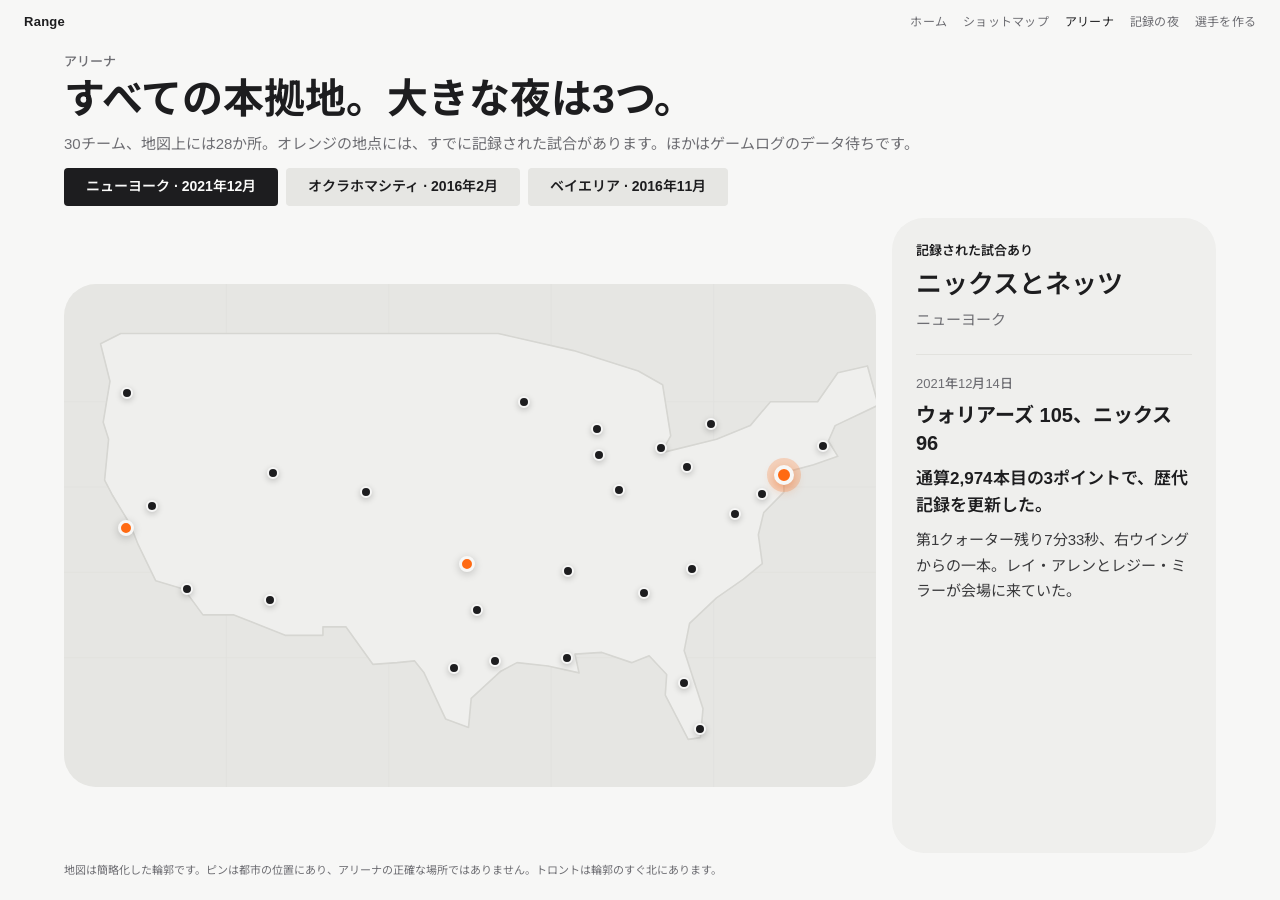
==== sportweb/arenas.html @ c3e123ac "Fit every page on one screen; split the player builder into steps Co-Authored-By: Claude Sonnet 5.5 " ====
<!doctype html>
<html lang="ja">
<head>
<meta charset="utf-8">
<meta name="viewport" content="width=device-width, initial-scale=1">
<title>アリーナ | Range</title>
<link rel="preconnect" href="https://fonts.googleapis.com">
<link rel="preconnect" href="https://fonts.gstatic.com" crossorigin>
<link href="https://fonts.googleapis.com/css2?family=Inter:wght@400;500;600;700&family=Noto+Sans+JP:wght@400;500;700&display=swap" rel="stylesheet">
<link rel="stylesheet" href="css/style.css">
<link rel="stylesheet" href="css/transition.css">
<link rel="stylesheet" href="css/arenas.css">
<link rel="stylesheet" href="css/fit.css">
</head>
<body class="p-arenas">
  <div class="page">
    <header class="site-header">
      <div class="header-inner">
        <a class="logo" href="index.html">Range</a>
        <nav class="main-nav" aria-label="Main">
          <a href="index.html">ホーム</a>
          <a href="shot-map.html">ショットマップ</a>
          <a href="arenas.html" aria-current="page">アリーナ</a>
          <a href="record-night.html">記録の夜</a>
          <a href="build-player.html">選手を作る</a>
        </nav>
      </div>
    </header>

    <main>
      <section class="section">
        <div class="container">
          <p class="eyebrow">アリーナ</p>
          <h2>すべての本拠地。大きな夜は3つ。</h2>
          <p class="lede">30チーム、地図上には28か所。オレンジの地点には、すでに記録された試合があります。ほかはゲームログのデータ待ちです。</p>

          <div class="arena-picks">
            <button class="pill" type="button" data-team="nyk">ニューヨーク · 2021年12月</button>
            <button class="pill" type="button" data-team="okc">オクラホマシティ · 2016年2月</button>
            <button class="pill" type="button" data-team="gsw">ベイエリア · 2016年11月</button>
          </div>

          <div class="arena-layout">
            <div class="us-map">
              <svg viewBox="0 0 1000 620" aria-hidden="true">
                <g class="us-grid"><path d="M0 145H1000M0 250H1000M0 355H1000M0 460H1000"/><path d="M200 0V620M400 0V620M600 0V620M800 0V620"/></g>
                <path class="us-outline" id="usOutline" d=""/>
              </svg>
              <div id="stops"></div>
            </div>

            <div class="arena-card">
              <div class="arena-tag" id="arenaTag"></div>
              <h3 id="arenaName"></h3>
              <p class="arena-where" id="arenaWhere"></p>
              <div class="arena-game" id="arenaGame">
                <span class="arena-date" id="arenaDate"></span>
                <span class="arena-result" id="arenaResult"></span>
                <span class="arena-line" id="arenaLine"></span>
                <span class="arena-note" id="arenaNote"></span>
              </div>
              <p class="arena-empty" id="arenaEmpty">この地点の試合は、まだ読み込まれていません。ゲームログが入りしだい、ここでの最高の一夜がこのカードに表示されます。</p>
            </div>
          </div>
          <p class="note arena-footnote">地図は簡略化した輪郭です。ピンは都市の位置にあり、アリーナの正確な場所ではありません。トロントは輪郭のすぐ北にあります。</p>
        </div>
      </section>
    </main>
  </div>

<script src="js/arenas.js"></script>
<script src="js/animation.js"></script>
</body>
</html>
---- sportweb/css/style.css ----
/* ==========================================================
   Range: shared styles (used by every page)
   1. Tokens  2. Base  3. Layout  4. Header  5. Buttons
   6. Cards   7. Footer  8. Page-load animation
   ========================================================== */

/* 1. Tokens ------------------------------------------------ */
:root {
  --bg: #f7f7f6;
  --card: #efefed;
  --card-2: #e6e6e3;
  --line: #e2e2de;
  --text: #1d1d1f;
  --soft: #3a3a3c;
  --muted: #6e6e73;
  --accent: #1d1d1f;      /* ink: buttons, active links, highlights */
  --on-accent: #fafaf9;
  --ball: #ff6a13;        /* basketball orange: dots, hoop, ball */
  --good: #1f9d55;
  --display: 'Helvetica Neue', Helvetica, Inter, 'Noto Sans JP', 'Hiragino Sans', 'Hiragino Kaku Gothic ProN', Meiryo, Arial, sans-serif;
  --body: 'Helvetica Neue', Helvetica, Inter, 'Noto Sans JP', 'Hiragino Sans', 'Hiragino Kaku Gothic ProN', Meiryo, Arial, sans-serif;
}

/* Record night uses the same light theme */
.theme-record { --bg: #ffffff; }

/* 2. Base -------------------------------------------------- */
*,
*::before,
*::after { box-sizing: border-box; }

body {
  margin: 0;
  background: var(--bg);
  color: var(--text);
  font-family: var(--body);
  line-height: 1.4;
  -webkit-font-smoothing: antialiased;
}

a { color: inherit; text-decoration: none; }
button { font: inherit; color: inherit; cursor: pointer; }
p { margin: 0; }

h1, h2, h3 {
  margin: 0;
  font-family: var(--display);
  font-weight: 600;
  letter-spacing: -0.045em;
  line-height: 0.95;
  text-wrap: pretty;
}
h2 { font-size: clamp(40px, 6vw, 88px); }
h3 { font-size: 24px; letter-spacing: -0.02em; }
h4 { margin: 0; font-size: 20px; font-weight: 700; letter-spacing: -0.02em; }

input, textarea { color-scheme: light; font: inherit; }

/* 3. Layout ------------------------------------------------ */
.page { display: flex; flex-direction: column; min-height: 100vh; background: var(--bg); }
.page > main { flex: 1 1 auto; }

.container { max-width: 1200px; margin: 0 auto; padding: 0 24px; }
.section { padding-top: 56px; padding-bottom: 64px; }

.eyebrow { margin-bottom: 14px; font-size: 13px; font-weight: 500; color: var(--muted); }
.lede { margin-top: 20px; max-width: 620px; font-size: 17px; line-height: 1.45; color: var(--muted); }
.note { font-size: 13px; line-height: 1.5; color: var(--muted); }
.display-num {
  font-family: var(--display);
  font-weight: 600;
  letter-spacing: -0.045em;
  line-height: 1;
}

/* 4. Header ------------------------------------------------ */
.site-header { position: sticky; top: 0; z-index: 20; background: var(--bg); }
.header-inner {
  display: grid;
  grid-template-columns: 1fr auto 1fr;
  align-items: center;
  gap: 4px 24px;
  padding: 12px 20px;
}
.logo { justify-self: start; font-size: 13px; font-weight: 700; letter-spacing: -0.01em; }
.main-nav { grid-column: 3; justify-self: end; display: flex; flex-wrap: wrap; justify-content: flex-end; gap: 4px 16px; }
.main-nav a { padding: 4px 0; font-size: 12px; color: var(--muted); transition: color 160ms ease; }
.main-nav a:hover,
.main-nav a[aria-current='page'] { color: var(--text); }
@media (max-width: 700px) {
  .header-inner { grid-template-columns: 1fr auto; }
  .main-nav { grid-column: 1 / -1; justify-self: start; justify-content: flex-start; }
}

/* 5. Buttons ----------------------------------------------- */
.btn {
  display: inline-flex;
  align-items: center;
  justify-content: center;
  gap: 8px;
  min-height: 44px;
  padding: 0 20px;
  border: 0;
  border-radius: 4px;
  font-size: 14px;
  font-weight: 500;
}
.btn--primary { background: var(--accent); color: var(--on-accent); }
.btn--large { min-height: 48px; padding: 0 24px; font-size: 15px; }
.btn--link { padding: 0; background: transparent; color: var(--accent); }

/* Round filter buttons (arena highlights, compare tabs) */
.pill {
  min-height: 48px;
  padding: 0 22px;
  border: 0;
  border-radius: 4px;
  background: var(--card-2);
  color: var(--text);
  font-size: 15px;
  font-weight: 600;
  transition: background 240ms ease, color 240ms ease;
}
.pill.is-active { background: var(--accent); color: var(--on-accent); }

/* 6. Cards ------------------------------------------------- */
.card { padding: clamp(20px, 4vw, 44px); border-radius: 6px; background: var(--card); }
.card--soft { background: var(--card-2); }
.card + .card { margin-top: 16px; }

/* 8. Page-load animation (after the ball lands in the basket) */
@keyframes arrive {
  from { opacity: 0; transform: translateY(28px); }
  to { opacity: 1; transform: translateY(0); }
}
.page.arrive { animation: arrive 500ms cubic-bezier(0.2, 0.8, 0.2, 1) both; }

@media (prefers-reduced-motion: reduce) {
  .page.arrive { animation: none; }
}

/* 9. Japanese text -------------------------------------------
   Tight Latin letter-spacing and line-height crush kana and kanji,
   so headings and labels get roomier values. */
body { line-break: strict; overflow-wrap: anywhere; }
h2 { font-size: clamp(30px, 5vw, 68px); line-height: 1.2; letter-spacing: 0; font-weight: 700; }
h3 { line-height: 1.3; letter-spacing: 0; }
h4 { line-height: 1.4; letter-spacing: 0; }
.lede { line-height: 1.8; }
.note { line-height: 1.7; }
.logo, .main-nav a { letter-spacing: 0.02em; }
.main-nav a { white-space: nowrap; }
@media (max-width: 700px) {
  .main-nav { gap: 4px 14px; }
  .main-nav a { font-size: 12px; }
}
---- sportweb/css/transition.css ----
/* ==========================================================
   Page-change animation: the page is crushed into a ball and
   thrown into a basket. animation.js adds the wrapper elements
   and sets the inline transforms; these rules are the base look.
   ========================================================== */

/* .fly moves the whole ball, .shape rotates / scales / clips the page */
.fly { position: relative; z-index: 40; }
.fly.is-moving { position: fixed; left: 0; top: 0; width: 100vw; height: 100vh; }

.shape { position: relative; min-height: 100vh; background: var(--bg); }
.fly.is-moving .shape { height: 100vh; overflow: hidden; }

/* Fold lines and shading that fade in while the page crumples */
.creases {
  position: absolute;
  inset: 0;
  z-index: 5;
  pointer-events: none;
  opacity: 0;
}
.creases svg { position: absolute; inset: 0; width: 100%; height: 100%; }
.creases .sheen {
  position: absolute;
  inset: 0;
  background:
    radial-gradient(ellipse at 36% 30%, rgba(255, 255, 255, 0.28), rgba(255, 255, 255, 0) 42%),
    radial-gradient(ellipse at 68% 76%, rgba(0, 0, 0, 0.5), rgba(0, 0, 0, 0) 62%);
}

/* The basket: back half sits behind the ball, net sits in front */
.basket {
  position: fixed;
  left: 50%;
  bottom: 20px;
  width: 300px;
  height: 275px;
  margin-left: -150px;
  pointer-events: none;
  visibility: hidden;
  opacity: 0;
  transition: opacity 260ms ease, visibility 0s linear 260ms;
}
.basket.is-visible { visibility: visible; opacity: 1; transition: opacity 260ms ease, visibility 0s; }
.basket--back { z-index: 30; }
.basket--front { z-index: 50; }
.basket svg { display: block; width: 300px; height: 275px; }
.basket-net { width: 300px; height: 275px; transform-origin: 50% 54%; }
---- sportweb/css/arenas.css ----
/* Arenas page */

.arena-picks { display: flex; flex-wrap: wrap; gap: 10px; margin-top: 40px; }
.arena-layout { display: flex; flex-wrap: wrap; gap: 16px; margin-top: 20px; }

/* the map */
.us-map {
  position: relative;
  flex: 3 1 560px;
  min-width: 0;
  aspect-ratio: 1000 / 620;
  border-radius: 32px;
  overflow: hidden;
  background: var(--card-2);
}
.us-map > svg { position: absolute; inset: 0; width: 100%; height: 100%; }
.us-outline { fill: var(--card); stroke: #d6d6d2; stroke-width: 2; stroke-linejoin: round; }
.us-grid { fill: none; stroke: var(--line); stroke-width: 1; }

.stop {
  position: absolute;
  z-index: 1;
  display: flex; align-items: center; justify-content: center;
  width: 34px; height: 34px; margin: -17px 0 0 -17px; padding: 0;
  border: 0; background: transparent;
}
.stop::before { content: ''; border-radius: 50%; }
.stop--plain::before { width: 12px; height: 12px; background: var(--text); border: 2.5px solid var(--bg); box-shadow: 0 2px 6px rgba(0, 0, 0, 0.2); }
.stop--game { z-index: 2; }
.stop--game::before { width: 16px; height: 16px; background: var(--ball); border: 3px solid var(--bg); box-shadow: 0 2px 8px rgba(0, 0, 0, 0.2); }
.stop.is-selected { z-index: 3; background: rgba(255, 106, 19, 0.22); border-radius: 50%; }
.stop.is-selected::before { width: 20px; height: 20px; background: var(--ball); border: 4px solid var(--bg); box-shadow: 0 4px 12px rgba(234, 88, 12, 0.45); }

/* the detail card */
.arena-card { flex: 1 1 300px; min-width: 0; align-self: flex-start; display: flex; flex-direction: column; gap: 8px; padding: 28px; border-radius: 32px; background: var(--card); }
.arena-tag { font-size: 13px; font-weight: 600; color: var(--accent); }
.arena-card h3 { font-size: 30px; line-height: 1.25; }
.arena-where { font-size: 15px; color: var(--muted); }
.arena-game { display: flex; flex-direction: column; gap: 8px; margin-top: 16px; padding-top: 20px; border-top: 1px solid var(--line); }
.arena-date { font-size: 13px; font-weight: 500; color: var(--muted); }
.arena-result { font-size: 20px; line-height: 1.4; font-weight: 700; letter-spacing: 0; }
.arena-line { font-size: 17px; line-height: 1.6; font-weight: 600; }
.arena-note { font-size: 15px; line-height: 1.7; color: var(--soft); }
.arena-empty { margin-top: 16px; padding-top: 20px; border-top: 1px solid var(--line); font-size: 15px; line-height: 1.7; color: var(--soft); }
.arena-footnote { margin-top: 16px; }
[hidden] { display: none !important; }
---- sportweb/css/fit.css ----
/* ==========================================================
   Fit to one screen
   On laptop and desktop screens every page fits the window, so
   nothing needs scrolling. On small screens the pages scroll
   normally. The player builder shows one step at a time.
   ========================================================== */

/* step tabs of the player builder (all screen sizes) */
.steps-nav { display: flex; flex-wrap: wrap; align-items: center; justify-content: space-between; gap: 10px 16px; margin-top: 20px; }
.steps-tabs { display: flex; flex-wrap: wrap; gap: 6px; }
.step-tab, .step-move {
  min-height: 40px; padding: 0 16px; border: 0; border-radius: 4px;
  background: var(--card-2); color: var(--text); font-size: 14px; font-weight: 600;
  transition: background 200ms ease, color 200ms ease;
}
.step-tab.is-active, .step-move--next { background: var(--accent); color: var(--on-accent); }
.step-move[disabled] { opacity: 0.35; cursor: default; }
.steps-move { display: flex; gap: 6px; }
.steps { margin-top: 16px; }
.steps > .card[hidden] { display: none; }
.steps > .card + .card { margin-top: 0; }

@media (min-width: 960px) and (min-height: 640px) {
  html, body { height: 100%; }
  .page { height: 100dvh; min-height: 0; overflow: hidden; }
  .header-inner { padding: 10px 24px; }
  .page > main { flex: 1 1 0; min-height: 0; display: flex; flex-direction: column; }
  .section { flex: 1 1 0; min-height: 0; display: flex; padding-top: 8px; padding-bottom: 20px; }
  .container { flex: 1 1 auto; min-height: 0; display: flex; flex-direction: column; width: 100%; padding: 0 24px; }
  .eyebrow { margin-bottom: 4px; }
  h2 { font-size: clamp(26px, 3.2vw, 42px); }
  .lede { margin-top: 8px; max-width: 1100px; font-size: 15px; line-height: 1.6; }

  /* home */
  .home { flex: 1 1 0; min-height: 0; padding: 16px 24px 36px; }

  /* shot map */
  .p-shot .shot-panel { flex: 1 1 0; min-height: 0; margin-top: 12px; flex-wrap: nowrap; align-items: stretch; gap: 32px; padding: 20px 32px; }
  .p-shot .shot-info { flex: 1 1 0; min-width: 0; justify-content: center; gap: 12px; }
  .p-shot .shot-season { font-size: clamp(48px, 6vw, 84px); }
  .p-shot .shot-caption { font-size: 16px; line-height: 1.6; }
  .p-shot .stat-grid { gap: 12px 20px; margin: 0; }
  .p-shot .stat-grid dd { font-size: 26px; }
  .p-shot .court-wrap { flex: 1 1 0; min-width: 0; min-height: 0; gap: 8px; }
  .p-shot .court { flex: 1 1 0; min-height: 0; width: auto; max-width: 100%; }
  .p-shot .court-wrap .note { font-size: 11px; line-height: 1.5; }
  .p-shot .btn--large { min-height: 42px; }
  .p-shot .season-chart { flex: 0 0 auto; margin-top: 12px; padding: 14px 24px 12px; }
  .p-shot .season-chart-head h3 { font-size: 18px; }
  .p-shot .bars { margin-top: 10px; gap: 6px; }
  .p-shot .bar { height: 72px; }
  .p-shot .season-chart .note { margin-top: 6px; font-size: 11px; }

  /* arenas */
  .p-arenas .arena-picks { margin-top: 12px; gap: 8px; }
  .p-arenas .pill { min-height: 38px; font-size: 14px; }
  .p-arenas .arena-layout { flex: 1 1 0; min-height: 0; flex-wrap: nowrap; margin-top: 12px; align-items: stretch; }
  .p-arenas .us-map { flex: 0 0 auto; align-self: center; width: min(calc(100% - 340px), calc((100dvh - 290px) * 1.613)); }
  .p-arenas .arena-card { flex: 1 1 300px; align-self: stretch; padding: 24px; overflow: auto; }
  .p-arenas .arena-card h3 { font-size: 26px; }
  .p-arenas .arena-footnote { margin-top: 8px; font-size: 11px; }

  /* record night */
  .record { padding-bottom: 0; }
  .p-record .record-layout { flex: 1 1 0; min-height: 0; flex-wrap: nowrap; align-items: stretch; gap: 32px; margin-top: 12px; }
  .p-record .story-steps { flex: 1 1 0; min-width: 0; justify-content: center; gap: 6px; }
  .p-record .story-step { padding: 14px 20px; gap: 4px; }
  .p-record .story-title { font-size: 20px; }
  .p-record .story-body { font-size: 14px; line-height: 1.6; }
  .p-record .story-board { flex: 1 1 0; min-width: 0; min-height: 0; gap: 12px; padding: 20px 24px; align-items: stretch; }
  .p-record .story-count { font-size: clamp(44px, 5vw, 72px); }
  .p-record .story-court { flex: 1 1 0; min-height: 0; width: auto; align-self: center; max-width: 100%; }
  .p-record .story-foot { font-size: 13px; line-height: 1.5; text-align: center; }

  /* player builder */
  .p-player .steps-nav { margin-top: 10px; }
  .p-player .steps { flex: 1 1 0; min-height: 0; margin-top: 12px; }
  .p-player .steps > .card { height: 100%; overflow: auto; padding: 24px 32px; }
  .p-player .sliders { display: grid; grid-template-columns: repeat(4, minmax(0, 1fr)); gap: 24px 36px; margin-top: 28px; }
  .p-player .pool { display: grid; grid-template-columns: repeat(5, minmax(0, 1fr)); gap: 10px; }
  .p-player .player-btn { min-width: 0; }
  .p-player .card--result { display: grid; grid-template-columns: 320px minmax(0, 1fr) 230px; grid-template-rows: auto auto minmax(0, 1fr); gap: 0 32px; }
  .p-player .card--result > h3, .p-player .card--result > .result-line { grid-column: 1 / -1; }
  .p-player .card--result .result-body { display: contents; }
  .p-player .card--result .radar-box { grid-column: 1; grid-row: 3; max-width: none; align-self: start; margin-top: 12px; }
  .p-player .card--result .radar-box svg { max-height: calc(100dvh - 400px); }
  .p-player .card--result .compare-rows { grid-column: 2; grid-row: 3; align-self: start; margin-top: 4px; }
  .p-player .card--result .compare-rows { display: grid; grid-template-columns: repeat(2, minmax(0, 1fr)); gap: 0 28px; }
  .p-player .card--result .compare-row { padding: 9px 0; }
  .p-player .card--result .compare-nums { width: 96px; font-size: 12px; }
  .p-player .card--result .compare-label { font-size: 14px; }
  .p-player .card--result .matches-wrap { grid-column: 3; grid-row: 3; align-self: start; margin-top: 12px; padding: 0 0 0 28px; border-top: 0; border-left: 1px solid var(--line); }
  .p-player .card--result .matches-wrap h4 { margin-top: 0; font-size: 17px; }
  .p-player .card--result .matches { flex-direction: column; margin-top: 12px; }
  .p-player .card--result .match { flex: 0 0 auto; padding: 14px 18px; border-radius: 6px; }
  .p-player .card--result .match-pct { font-size: 34px; }
  .p-player .card--result .match-hint { display: none; }
  .p-player .player-file .facts { display: grid; grid-template-columns: repeat(2, minmax(0, 1fr)); gap: 20px 40px; }
  .p-player .plan-cols { display: grid; grid-template-columns: minmax(0, 5fr) minmax(0, 7fr); gap: 32px; margin-top: 4px; }
  .p-player .plan-fields { flex-direction: column; margin-top: 16px; gap: 16px; }
  .p-player .plan-fields .field { flex: 0 0 auto; }
  .p-player .card--plan h4 { margin-top: 0; }
  .p-player .focus-list { display: grid; grid-template-columns: repeat(3, minmax(0, 1fr)); gap: 10px; margin-top: 10px; }
  .p-player .focus { flex: 0 0 auto; padding: 14px 18px; gap: 4px; border-radius: 6px; }
  .p-player .focus-tip { font-size: 13px; line-height: 1.6; }
  .p-player .plan-fields textarea { padding: 10px 14px; }
  .p-player .plan-note { font-size: 12px; margin-top: 4px; }
  .p-player .plan-scroll { margin-top: 8px; }
  .p-player .card--plan #planBlock h4 { margin-top: 16px; font-size: 17px; }
  .p-player .plan-table { min-width: 0; }
  .p-player .plan-table td { padding: 8px 8px 8px 0; }
  .p-player .words { margin-top: 16px; padding: 16px 20px; }
}

/* laptop windows up to 940px tall: tighten the player builder */
@media (min-width: 960px) and (min-height: 640px) and (max-height: 940px) {
  .p-player .lede { display: none; }
  .p-player .steps-nav { margin-top: 8px; }
  .p-player .steps > .card { padding: 18px 28px; }
  .p-player .card--result .result-line { margin-top: 4px; font-size: 14px; }
  .p-player .card--result .radar-box { margin-top: 4px; }
  .p-player .card--result .radar-box svg { max-height: calc(100dvh - 330px); }
  .p-player .card--result .radar-box .note { display: none; }
  .p-player .card--result .compare-row { padding: 5px 0; }
  .p-player .card--result .compare-body { margin-top: 4px; }
  .p-player .card--result .match { padding: 10px 16px; }
  .p-player .card--result .match-pct { font-size: 28px; }
  .p-player .result-line { font-size: 14px; }
  .p-player .focus { padding: 10px 14px; }
  .p-player .focus-tip { font-size: 12px; line-height: 1.5; }
  .p-player .plan-table td { padding: 5px 8px 5px 0; font-size: 14px; }
  .p-player .plan-table th { padding: 6px 8px 6px 0; }
  .p-player .plan-note { display: none; }
  .p-player .keyword { margin-top: 10px; padding: 12px 16px; }
  .p-player .keyword p { font-size: 14px; }
  .p-player .words { margin-top: 10px; padding: 12px 16px; }
  .p-player .words p { font-size: 14px; }
  .p-player .plan-fields { margin-top: 10px; gap: 10px; }
  .p-player .card--plan #planBlock h4 { margin-top: 10px; }
}

/* shorter laptop windows: tighten a little more */
@media (min-width: 960px) and (min-height: 640px) and (max-height: 780px) {
  .p-shot .shot-caption { display: none; }
  .p-shot .bar { height: 56px; }
  .p-shot .season-chart .note { display: none; }
  .p-record .story-body { font-size: 13px; }
  .p-arenas .arena-note { font-size: 14px; }
}

@media (min-width: 960px) and (min-height: 640px) and (max-height: 760px) {
  .p-player .card--result .result-line { display: none; }
  .p-player .card--result .compare-row { padding: 3px 0; }
  .p-player .card--result .radar-box svg { max-height: calc(100dvh - 300px); }
  .p-player h2 { font-size: 26px; }
  .p-player .steps > .card { padding: 14px 24px; }
  .p-player .focus-tip { display: none; }
}
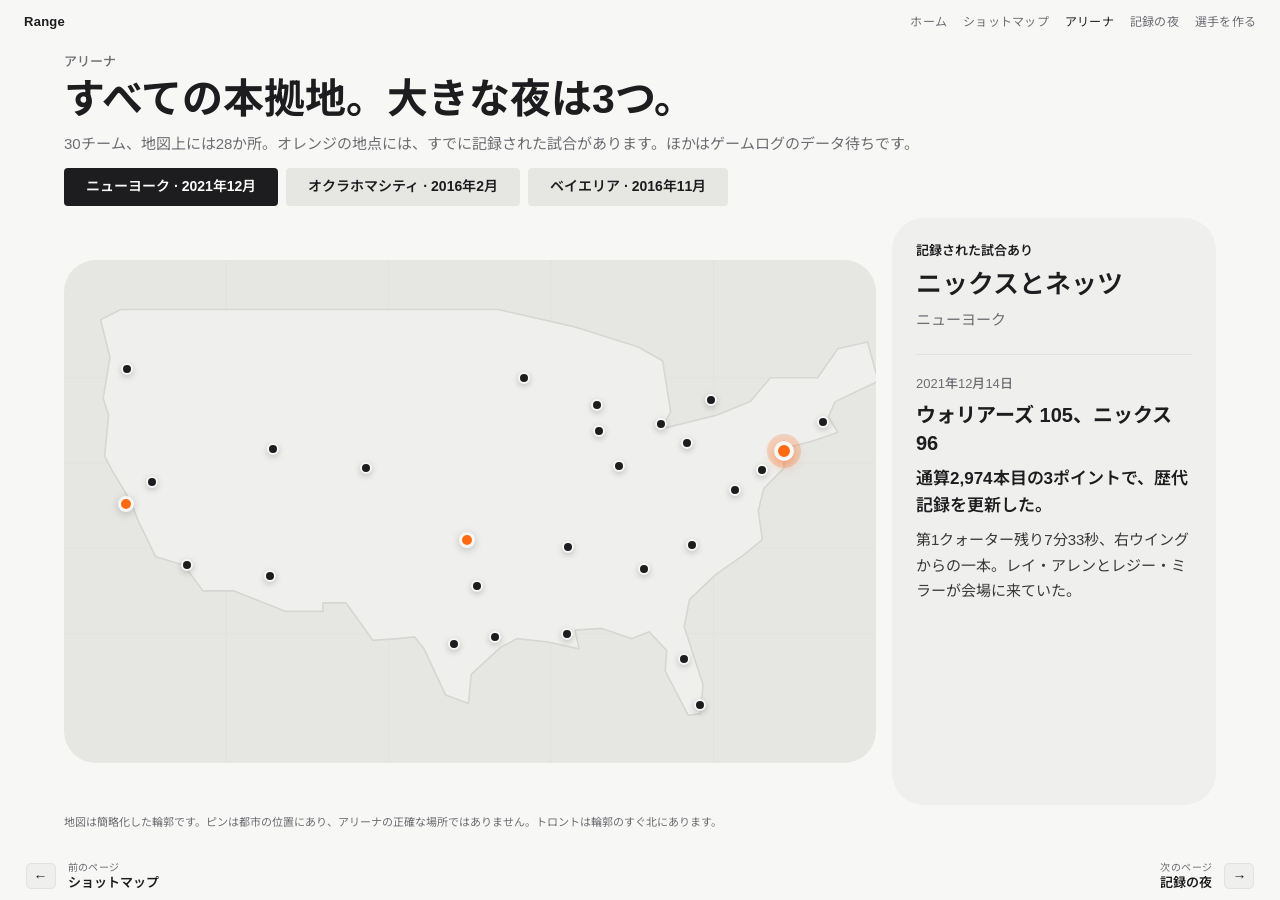
==== commit f7520bed: "Add arrow-key page navigation with bottom-corner previews Co-Authored-By: Claude Sonnet 5.5 <noreply" ====
--- a/sportweb/arenas.html
+++ b/sportweb/arenas.html
@@ -69,6 +69,7 @@
   </div>
 
 <script src="js/arenas.js"></script>
+<script src="js/pager.js"></script>
 <script src="js/animation.js"></script>
 </body>
 </html>
--- a/sportweb/css/style.css
+++ b/sportweb/css/style.css
@@ -154,3 +154,24 @@
   .main-nav { gap: 4px 14px; }
   .main-nav a { font-size: 12px; }
 }
+
+/* 10. Page pager (arrow keys) -------------------------------
+   A strip along the bottom shows where Arrow Left and Arrow Right go. */
+.page { padding-bottom: 48px; }
+.pager {
+  position: fixed; left: 0; right: 0; bottom: 0; z-index: 15;
+  display: flex; align-items: center; justify-content: space-between; gap: 16px;
+  height: 48px; padding: 0 clamp(14px, 2vw, 28px);
+  background: var(--bg);
+}
+.pager-link { display: inline-flex; align-items: center; gap: 12px; color: var(--muted); transition: color 160ms ease; }
+.pager-link:hover, .pager-link:focus-visible { color: var(--text); }
+.pager-text { display: flex; flex-direction: column; gap: 1px; line-height: 1.2; }
+.pager-next .pager-text { align-items: flex-end; text-align: right; }
+.pager-hint { font-size: 10px; letter-spacing: 0.04em; }
+.pager-name { font-size: 13px; font-weight: 600; color: var(--text); }
+.pager-key {
+  display: inline-flex; align-items: center; justify-content: center;
+  width: 30px; height: 26px; border: 1px solid var(--line); border-radius: 5px;
+  background: var(--card); color: var(--text); font-size: 14px; line-height: 1;
+}
--- a/sportweb/css/fit.css
+++ b/sportweb/css/fit.css
@@ -30,9 +30,6 @@
   .eyebrow { margin-bottom: 4px; }
   h2 { font-size: clamp(26px, 3.2vw, 42px); }
   .lede { margin-top: 8px; max-width: 1100px; font-size: 15px; line-height: 1.6; }
-
-  /* home */
-  .home { flex: 1 1 0; min-height: 0; padding: 16px 24px 36px; }
 
   /* shot map */
   .p-shot .shot-panel { flex: 1 1 0; min-height: 0; margin-top: 12px; flex-wrap: nowrap; align-items: stretch; gap: 32px; padding: 20px 32px; }
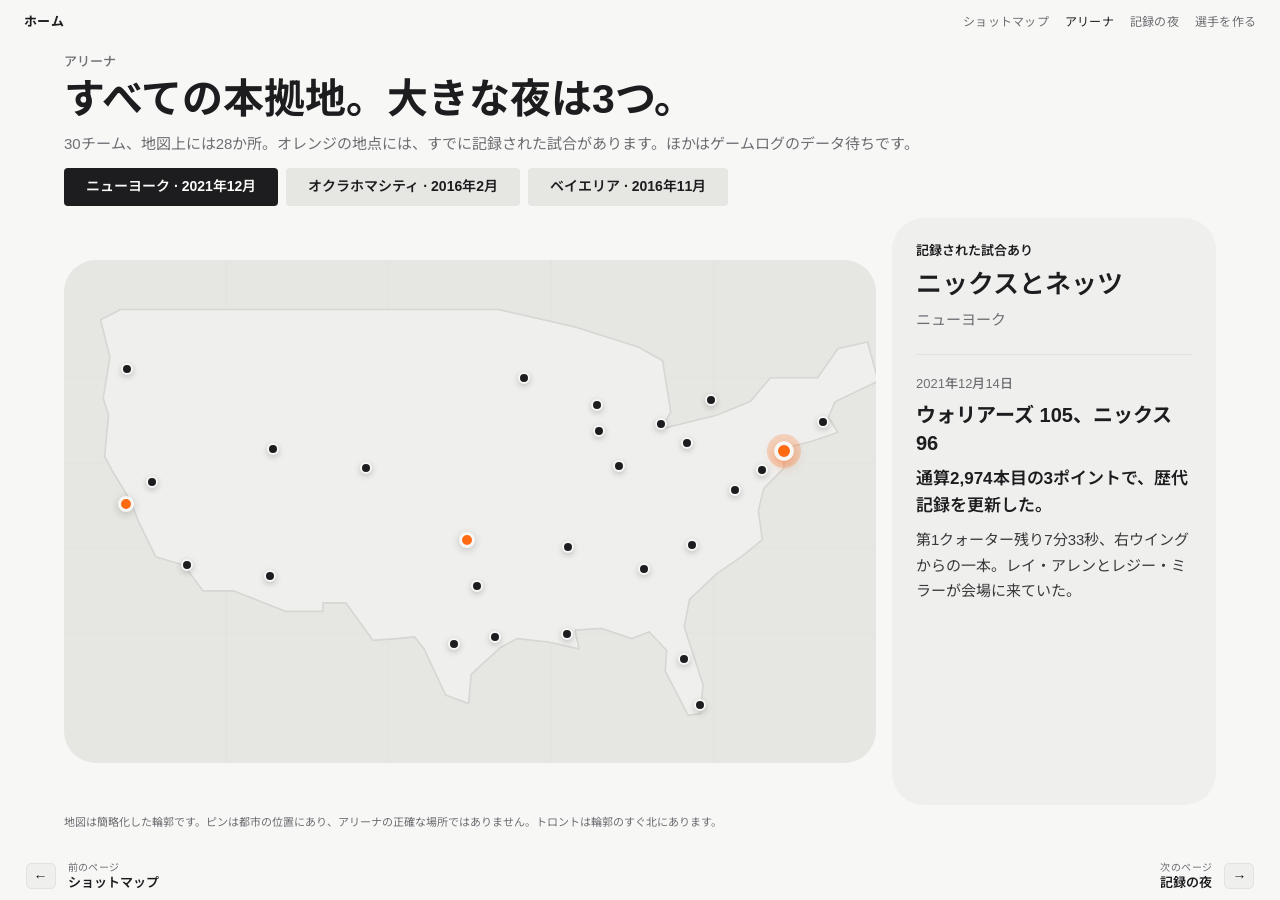
==== commit d8a8234e: "Use ホーム as the logo on every page (matches local edit) Co-Authored-By: Claude Sonnet 5.5 <noreply@an" ====
--- a/sportweb/arenas.html
+++ b/sportweb/arenas.html
@@ -16,9 +16,8 @@
   <div class="page">
     <header class="site-header">
       <div class="header-inner">
-        <a class="logo" href="index.html">Range</a>
+        <a class="logo" href="index.html">ホーム</a>
         <nav class="main-nav" aria-label="Main">
-          <a href="index.html">ホーム</a>
           <a href="shot-map.html">ショットマップ</a>
           <a href="arenas.html" aria-current="page">アリーナ</a>
           <a href="record-night.html">記録の夜</a>
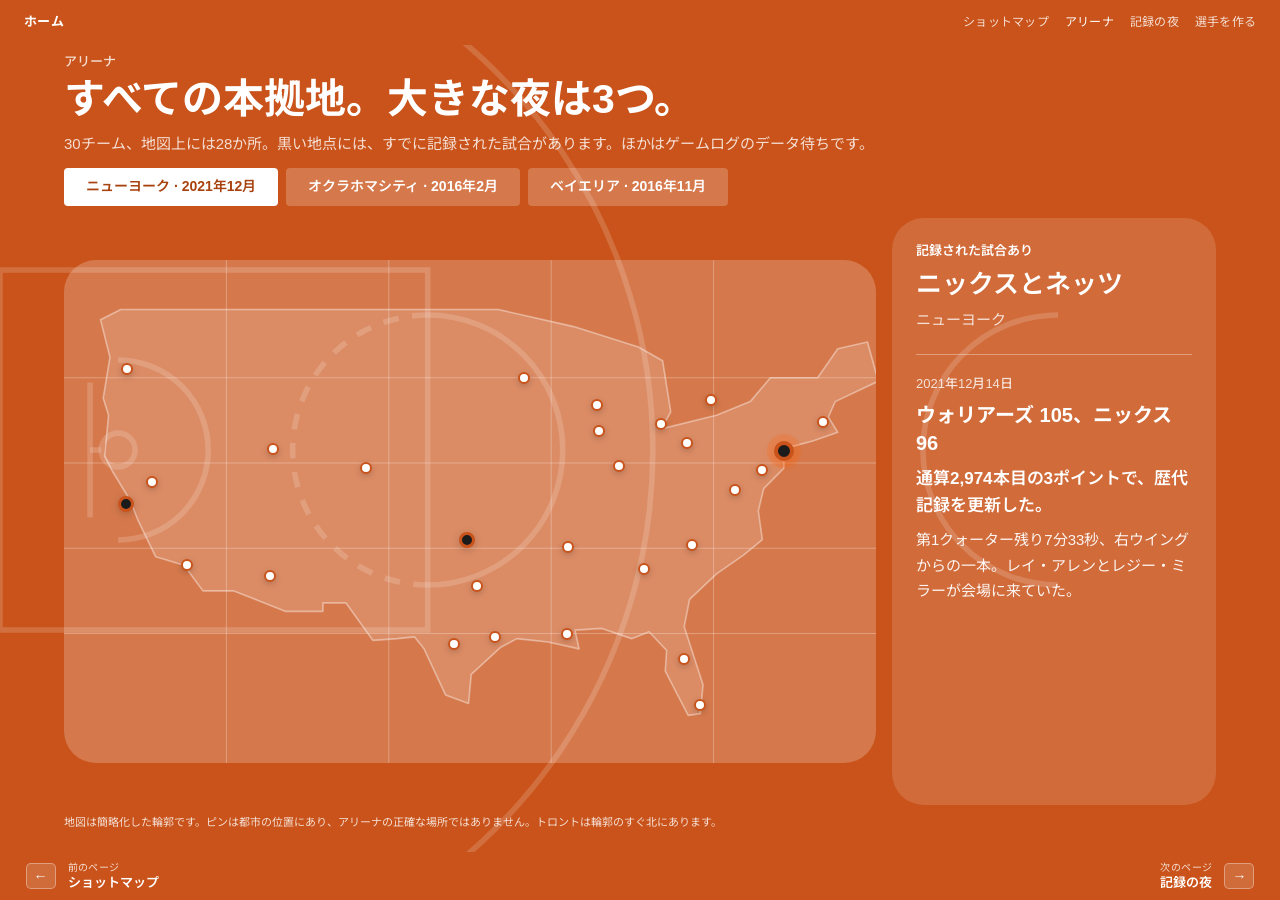
==== commit 3f046218: "Orange basketball theme with court background on every page Co-Authored-By: Claude Sonnet 5.5 <norep" ====
--- a/sportweb/arenas.html
+++ b/sportweb/arenas.html
@@ -31,7 +31,7 @@
         <div class="container">
           <p class="eyebrow">アリーナ</p>
           <h2>すべての本拠地。大きな夜は3つ。</h2>
-          <p class="lede">30チーム、地図上には28か所。オレンジの地点には、すでに記録された試合があります。ほかはゲームログのデータ待ちです。</p>
+          <p class="lede">30チーム、地図上には28か所。黒い地点には、すでに記録された試合があります。ほかはゲームログのデータ待ちです。</p>
 
           <div class="arena-picks">
             <button class="pill" type="button" data-team="nyk">ニューヨーク · 2021年12月</button>
--- a/sportweb/css/style.css
+++ b/sportweb/css/style.css
@@ -6,23 +6,23 @@
 
 /* 1. Tokens ------------------------------------------------ */
 :root {
-  --bg: #f7f7f6;
-  --card: #efefed;
-  --card-2: #e6e6e3;
-  --line: #e2e2de;
-  --text: #1d1d1f;
-  --soft: #3a3a3c;
-  --muted: #6e6e73;
-  --accent: #1d1d1f;      /* ink: buttons, active links, highlights */
-  --on-accent: #fafaf9;
-  --ball: #ff6a13;        /* basketball orange: dots, hoop, ball */
-  --good: #1f9d55;
+  --bg: #c9531a;          /* basketball orange */
+  --card: rgba(255, 255, 255, 0.14);
+  --card-2: rgba(255, 255, 255, 0.22);
+  --line: rgba(255, 255, 255, 0.35);
+  --text: #ffffff;
+  --soft: rgba(255, 255, 255, 0.92);
+  --muted: rgba(255, 255, 255, 0.8);
+  --accent: #ffffff;      /* white: buttons, active links, highlights */
+  --on-accent: #a8420f;
+  --ball: #1b1b1b;        /* ink: dots, hoop, ball seams */
+  --good: #ffffff;
   --display: 'Helvetica Neue', Helvetica, Inter, 'Noto Sans JP', 'Hiragino Sans', 'Hiragino Kaku Gothic ProN', Meiryo, Arial, sans-serif;
   --body: 'Helvetica Neue', Helvetica, Inter, 'Noto Sans JP', 'Hiragino Sans', 'Hiragino Kaku Gothic ProN', Meiryo, Arial, sans-serif;
 }
 
 /* Record night uses the same light theme */
-.theme-record { --bg: #ffffff; }
+.theme-record { --bg: #c9531a; }
 
 /* 2. Base -------------------------------------------------- */
 *,
@@ -57,7 +57,7 @@
 input, textarea { color-scheme: light; font: inherit; }
 
 /* 3. Layout ------------------------------------------------ */
-.page { display: flex; flex-direction: column; min-height: 100vh; background: var(--bg); }
+.page { display: flex; flex-direction: column; min-height: 100vh; background: var(--bg) url("data:image/svg+xml,%3Csvg xmlns=%22http://www.w3.org/2000/svg%22 viewBox=%220 100 940 800%22 fill=%22none%22 stroke=%22%23fff%22 stroke-opacity=%22.16%22 stroke-width=%225%22%3E%3Cg transform=%22translate%28940 0%29 scale%28-1 1%29%22%3E%3Crect x=%22560%22 y=%22340%22 width=%22380%22 height=%22320%22/%3E%3Cpath d=%22M560 380A120 120 0 0 0 560 620%22/%3E%3Cpath d=%22M560 380A120 120 0 0 1 560 620%22 stroke-dasharray=%2214 12%22/%3E%3Cpath d=%22M940 60H656A475 475 0 0 0 656 940H940%22/%3E%3Cpath d=%22M835 420A80 80 0 0 0 835 580%22/%3E%3Cpath d=%22M0 380A120 120 0 0 1 0 620%22/%3E%3Cpath d=%22M860 440V560%22/%3E%3Cpath d=%22M850 500H860%22/%3E%3Ccircle cx=%22835%22 cy=%22500%22 r=%2215%22/%3E%3C/g%3E%3C/svg%3E") no-repeat left top / auto 100vh; }
 .page > main { flex: 1 1 auto; }
 
 .container { max-width: 1200px; margin: 0 auto; padding: 0 24px; }
--- a/sportweb/css/arenas.css
+++ b/sportweb/css/arenas.css
@@ -14,7 +14,7 @@
   background: var(--card-2);
 }
 .us-map > svg { position: absolute; inset: 0; width: 100%; height: 100%; }
-.us-outline { fill: var(--card); stroke: #d6d6d2; stroke-width: 2; stroke-linejoin: round; }
+.us-outline { fill: var(--card); stroke: rgba(255,255,255,.4); stroke-width: 2; stroke-linejoin: round; }
 .us-grid { fill: none; stroke: var(--line); stroke-width: 1; }
 
 .stop {
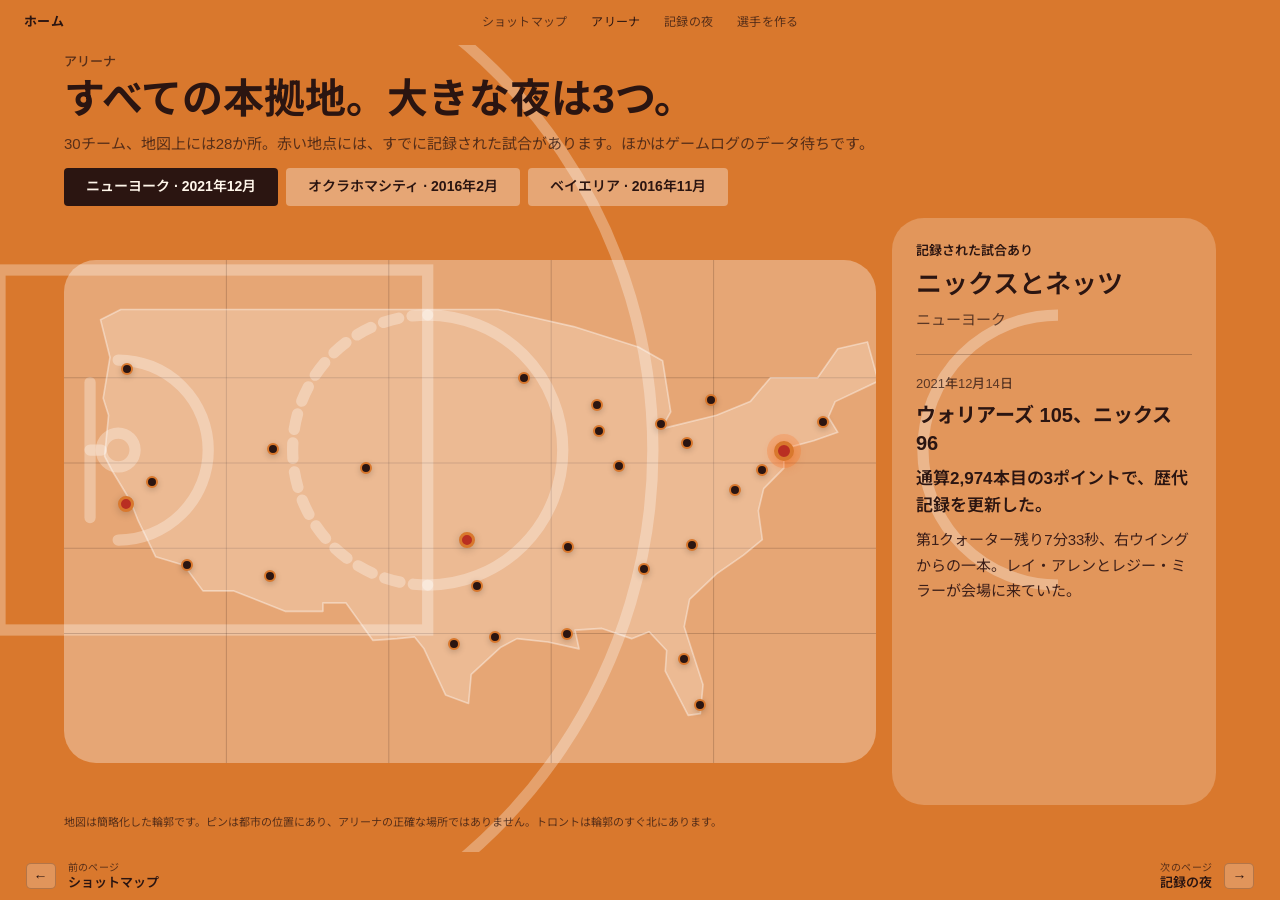
==== commit 532f43df: "Palette from the poster: court orange, white lines, red ball, brown ink Co-Authored-By: Claude Sonne" ====
--- a/sportweb/arenas.html
+++ b/sportweb/arenas.html
@@ -31,7 +31,7 @@
         <div class="container">
           <p class="eyebrow">アリーナ</p>
           <h2>すべての本拠地。大きな夜は3つ。</h2>
-          <p class="lede">30チーム、地図上には28か所。黒い地点には、すでに記録された試合があります。ほかはゲームログのデータ待ちです。</p>
+          <p class="lede">30チーム、地図上には28か所。赤い地点には、すでに記録された試合があります。ほかはゲームログのデータ待ちです。</p>
 
           <div class="arena-picks">
             <button class="pill" type="button" data-team="nyk">ニューヨーク · 2021年12月</button>
--- a/sportweb/css/style.css
+++ b/sportweb/css/style.css
@@ -6,23 +6,23 @@
 
 /* 1. Tokens ------------------------------------------------ */
 :root {
-  --bg: #c9531a;          /* basketball orange */
-  --card: rgba(255, 255, 255, 0.14);
-  --card-2: rgba(255, 255, 255, 0.22);
-  --line: rgba(255, 255, 255, 0.35);
-  --text: #ffffff;
-  --soft: rgba(255, 255, 255, 0.92);
-  --muted: rgba(255, 255, 255, 0.8);
-  --accent: #ffffff;      /* white: buttons, active links, highlights */
-  --on-accent: #a8420f;
-  --ball: #1b1b1b;        /* ink: dots, hoop, ball seams */
-  --good: #ffffff;
+  --bg: #d9782d;          /* court orange */
+  --card: rgba(255, 255, 255, 0.22);
+  --card-2: rgba(255, 255, 255, 0.34);
+  --line: rgba(43, 21, 17, 0.25);
+  --text: #2b1511;        /* dark seam brown */
+  --soft: #3d1f19;
+  --muted: rgba(43, 21, 17, 0.74);
+  --accent: #2b1511;      /* ink: buttons, active links, highlights */
+  --on-accent: #fff6ea;
+  --ball: #b92f22;        /* ball red: dots, hoop */
+  --good: #2b1511;
   --display: 'Helvetica Neue', Helvetica, Inter, 'Noto Sans JP', 'Hiragino Sans', 'Hiragino Kaku Gothic ProN', Meiryo, Arial, sans-serif;
   --body: 'Helvetica Neue', Helvetica, Inter, 'Noto Sans JP', 'Hiragino Sans', 'Hiragino Kaku Gothic ProN', Meiryo, Arial, sans-serif;
 }
 
 /* Record night uses the same light theme */
-.theme-record { --bg: #c9531a; }
+.theme-record { --bg: #d9782d; }
 
 /* 2. Base -------------------------------------------------- */
 *,
@@ -57,7 +57,7 @@
 input, textarea { color-scheme: light; font: inherit; }
 
 /* 3. Layout ------------------------------------------------ */
-.page { display: flex; flex-direction: column; min-height: 100vh; background: var(--bg) url("data:image/svg+xml,%3Csvg xmlns=%22http://www.w3.org/2000/svg%22 viewBox=%220 100 940 800%22 fill=%22none%22 stroke=%22%23fff%22 stroke-opacity=%22.16%22 stroke-width=%225%22%3E%3Cg transform=%22translate%28940 0%29 scale%28-1 1%29%22%3E%3Crect x=%22560%22 y=%22340%22 width=%22380%22 height=%22320%22/%3E%3Cpath d=%22M560 380A120 120 0 0 0 560 620%22/%3E%3Cpath d=%22M560 380A120 120 0 0 1 560 620%22 stroke-dasharray=%2214 12%22/%3E%3Cpath d=%22M940 60H656A475 475 0 0 0 656 940H940%22/%3E%3Cpath d=%22M835 420A80 80 0 0 0 835 580%22/%3E%3Cpath d=%22M0 380A120 120 0 0 1 0 620%22/%3E%3Cpath d=%22M860 440V560%22/%3E%3Cpath d=%22M850 500H860%22/%3E%3Ccircle cx=%22835%22 cy=%22500%22 r=%2215%22/%3E%3C/g%3E%3C/svg%3E") no-repeat left top / auto 100vh; }
+.page { display: flex; flex-direction: column; min-height: 100vh; background: var(--bg) url("data:image/svg+xml,%3Csvg xmlns=%22http://www.w3.org/2000/svg%22 viewBox=%220 100 940 800%22 fill=%22none%22 stroke=%22%23fff%22 stroke-opacity=%220.3%22 stroke-width=%2210%22 stroke-linecap=%22round%22%3E%3Cg transform=%22translate%28940 0%29 scale%28-1 1%29%22%3E%3Crect x=%22560%22 y=%22340%22 width=%22380%22 height=%22320%22/%3E%3Cpath d=%22M560 380A120 120 0 0 0 560 620%22/%3E%3Cpath d=%22M560 380A120 120 0 0 1 560 620%22 stroke-dasharray=%2214 12%22/%3E%3Cpath d=%22M940 60H656A475 475 0 0 0 656 940H940%22/%3E%3Cpath d=%22M835 420A80 80 0 0 0 835 580%22/%3E%3Cpath d=%22M0 380A120 120 0 0 1 0 620%22/%3E%3Cpath d=%22M860 440V560%22/%3E%3Cpath d=%22M850 500H860%22/%3E%3Ccircle cx=%22835%22 cy=%22500%22 r=%2215%22/%3E%3C/g%3E%3C/svg%3E") no-repeat left top / auto 100vh; }
 .page > main { flex: 1 1 auto; }
 
 .container { max-width: 1200px; margin: 0 auto; padding: 0 24px; }
@@ -83,13 +83,13 @@
   padding: 12px 20px;
 }
 .logo { justify-self: start; font-size: 13px; font-weight: 700; letter-spacing: -0.01em; }
-.main-nav { grid-column: 3; justify-self: end; display: flex; flex-wrap: wrap; justify-content: flex-end; gap: 4px 16px; }
+.main-nav { grid-column: 2; justify-self: center; display: flex; flex-wrap: wrap; justify-content: center; gap: 4px 24px; }
 .main-nav a { padding: 4px 0; font-size: 12px; color: var(--muted); transition: color 160ms ease; }
 .main-nav a:hover,
 .main-nav a[aria-current='page'] { color: var(--text); }
 @media (max-width: 700px) {
   .header-inner { grid-template-columns: 1fr auto; }
-  .main-nav { grid-column: 1 / -1; justify-self: start; justify-content: flex-start; }
+  .main-nav { grid-column: 1 / -1; justify-self: center; justify-content: center; }
 }
 
 /* 5. Buttons ----------------------------------------------- */
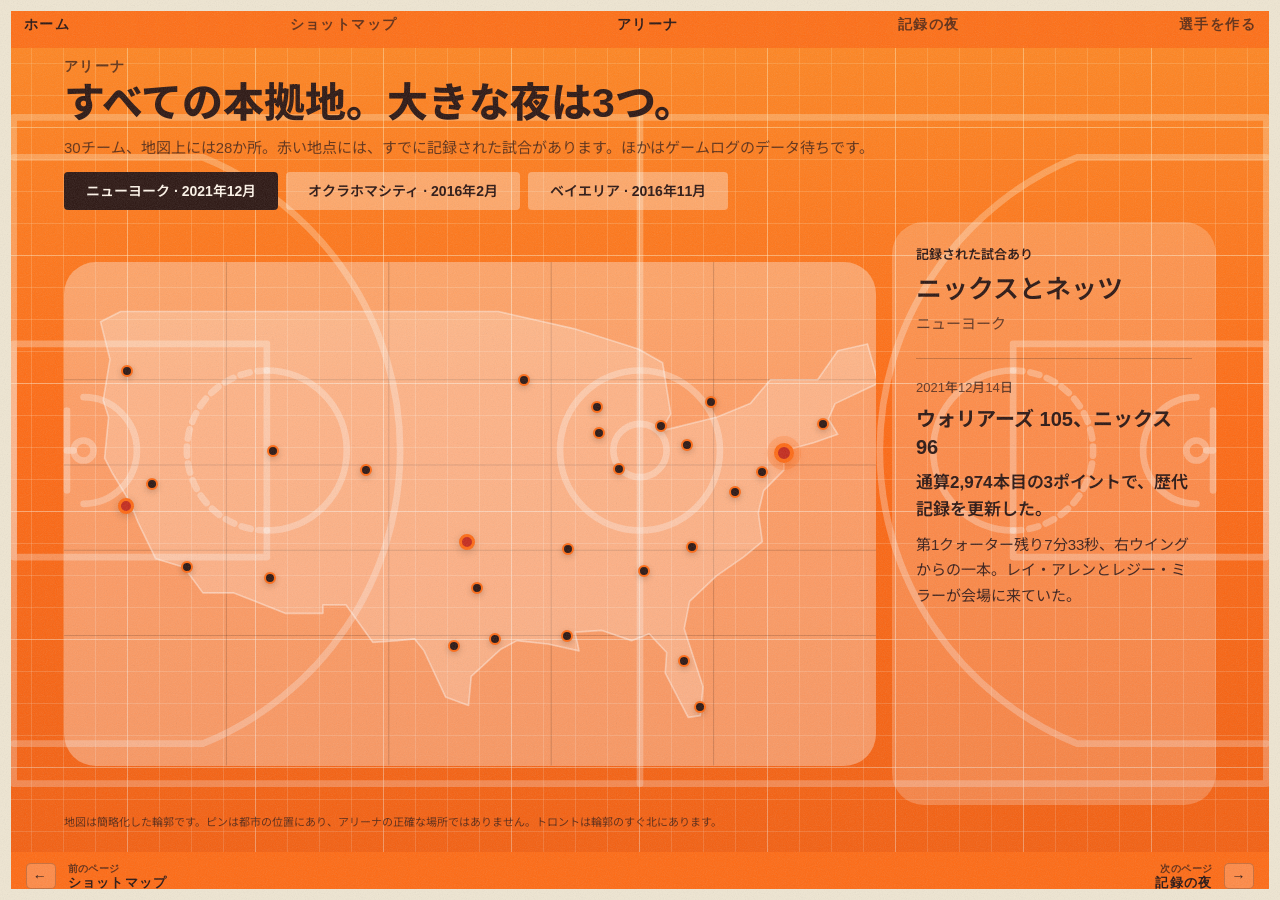
==== commit 9e06bbbd: "Retro poster theme: bright orange, 80s grid, grain, cream frame, condensed labels Co-Authored-By: Cl" ====
--- a/sportweb/arenas.html
+++ b/sportweb/arenas.html
@@ -6,11 +6,12 @@
 <title>アリーナ | Range</title>
 <link rel="preconnect" href="https://fonts.googleapis.com">
 <link rel="preconnect" href="https://fonts.gstatic.com" crossorigin>
-<link href="https://fonts.googleapis.com/css2?family=Inter:wght@400;500;600;700&family=Noto+Sans+JP:wght@400;500;700&display=swap" rel="stylesheet">
+<link href="https://fonts.googleapis.com/css2?family=Inter:wght@400;500;600;700&family=Noto+Sans+JP:wght@400;500;700&family=Barlow+Condensed:wght@500;600;700&display=swap" rel="stylesheet">
 <link rel="stylesheet" href="css/style.css">
 <link rel="stylesheet" href="css/transition.css">
 <link rel="stylesheet" href="css/arenas.css">
 <link rel="stylesheet" href="css/fit.css">
+<link rel="stylesheet" href="css/retro.css">
 </head>
 <body class="p-arenas">
   <div class="page">
--- a/sportweb/css/style.css
+++ b/sportweb/css/style.css
@@ -57,7 +57,7 @@
 input, textarea { color-scheme: light; font: inherit; }
 
 /* 3. Layout ------------------------------------------------ */
-.page { display: flex; flex-direction: column; min-height: 100vh; background: var(--bg) url("data:image/svg+xml,%3Csvg xmlns=%22http://www.w3.org/2000/svg%22 viewBox=%220 100 940 800%22 fill=%22none%22 stroke=%22%23fff%22 stroke-opacity=%220.3%22 stroke-width=%2210%22 stroke-linecap=%22round%22%3E%3Cg transform=%22translate%28940 0%29 scale%28-1 1%29%22%3E%3Crect x=%22560%22 y=%22340%22 width=%22380%22 height=%22320%22/%3E%3Cpath d=%22M560 380A120 120 0 0 0 560 620%22/%3E%3Cpath d=%22M560 380A120 120 0 0 1 560 620%22 stroke-dasharray=%2214 12%22/%3E%3Cpath d=%22M940 60H656A475 475 0 0 0 656 940H940%22/%3E%3Cpath d=%22M835 420A80 80 0 0 0 835 580%22/%3E%3Cpath d=%22M0 380A120 120 0 0 1 0 620%22/%3E%3Cpath d=%22M860 440V560%22/%3E%3Cpath d=%22M850 500H860%22/%3E%3Ccircle cx=%22835%22 cy=%22500%22 r=%2215%22/%3E%3C/g%3E%3C/svg%3E") no-repeat left top / auto 100vh; }
+.page { display: flex; flex-direction: column; min-height: 100vh; background: var(--bg) url("data:image/svg+xml,%3Csvg xmlns=%22http://www.w3.org/2000/svg%22 viewBox=%22-20 -20 1920 1040%22 fill=%22none%22 stroke=%22%23fff%22 stroke-opacity=%220.3%22 stroke-width=%2210%22 stroke-linecap=%22round%22 stroke-linejoin=%22round%22%3E%3Crect x=%220%22 y=%220%22 width=%221880%22 height=%221000%22/%3E%3Cpath d=%22M940 0V1000%22/%3E%3Ccircle cx=%22940%22 cy=%22500%22 r=%22120%22/%3E%3Ccircle cx=%22940%22 cy=%22500%22 r=%2240%22/%3E%3Cg transform=%22translate%28940 0%29 scale%28-1 1%29%22%3E%3Crect x=%22560%22 y=%22340%22 width=%22380%22 height=%22320%22/%3E%3Cpath d=%22M560 380A120 120 0 0 0 560 620%22/%3E%3Cpath d=%22M560 380A120 120 0 0 1 560 620%22 stroke-dasharray=%2214 12%22/%3E%3Cpath d=%22M940 60H656A475 475 0 0 0 656 940H940%22/%3E%3Cpath d=%22M835 420A80 80 0 0 0 835 580%22/%3E%3Cpath d=%22M860 440V560%22/%3E%3Cpath d=%22M850 500H860%22/%3E%3Ccircle cx=%22835%22 cy=%22500%22 r=%2215%22/%3E%3C/g%3E%3Cg transform=%22translate%28940 0%29%22%3E%3Crect x=%22560%22 y=%22340%22 width=%22380%22 height=%22320%22/%3E%3Cpath d=%22M560 380A120 120 0 0 0 560 620%22/%3E%3Cpath d=%22M560 380A120 120 0 0 1 560 620%22 stroke-dasharray=%2214 12%22/%3E%3Cpath d=%22M940 60H656A475 475 0 0 0 656 940H940%22/%3E%3Cpath d=%22M835 420A80 80 0 0 0 835 580%22/%3E%3Cpath d=%22M860 440V560%22/%3E%3Cpath d=%22M850 500H860%22/%3E%3Ccircle cx=%22835%22 cy=%22500%22 r=%2215%22/%3E%3C/g%3E%3C/svg%3E") no-repeat center / contain; } }
 .page > main { flex: 1 1 auto; }
 
 .container { max-width: 1200px; margin: 0 auto; padding: 0 24px; }
@@ -76,21 +76,17 @@
 /* 4. Header ------------------------------------------------ */
 .site-header { position: sticky; top: 0; z-index: 20; background: var(--bg); }
 .header-inner {
-  display: grid;
-  grid-template-columns: 1fr auto 1fr;
+  display: flex;
   align-items: center;
-  gap: 4px 24px;
+  justify-content: space-between;   /* logo and links spread evenly across the page */
+  gap: 4px 12px;
   padding: 12px 20px;
 }
 .logo { justify-self: start; font-size: 13px; font-weight: 700; letter-spacing: -0.01em; }
-.main-nav { grid-column: 2; justify-self: center; display: flex; flex-wrap: wrap; justify-content: center; gap: 4px 24px; }
+.main-nav { display: contents; }
 .main-nav a { padding: 4px 0; font-size: 12px; color: var(--muted); transition: color 160ms ease; }
 .main-nav a:hover,
 .main-nav a[aria-current='page'] { color: var(--text); }
-@media (max-width: 700px) {
-  .header-inner { grid-template-columns: 1fr auto; }
-  .main-nav { grid-column: 1 / -1; justify-self: center; justify-content: center; }
-}
 
 /* 5. Buttons ----------------------------------------------- */
 .btn {
@@ -151,7 +147,6 @@
 .logo, .main-nav a { letter-spacing: 0.02em; }
 .main-nav a { white-space: nowrap; }
 @media (max-width: 700px) {
-  .main-nav { gap: 4px 14px; }
   .main-nav a { font-size: 12px; }
 }
 
@@ -175,3 +170,5 @@
   width: 30px; height: 26px; border: 1px solid var(--line); border-radius: 5px;
   background: var(--card); color: var(--text); font-size: 14px; line-height: 1;
 }
+
+@media (max-aspect-ratio: 1/1) { .page { background-size: auto 100vh; } }
--- a/sportweb/css/transition.css
+++ b/sportweb/css/transition.css
@@ -31,11 +31,10 @@
 /* The basket: back half sits behind the ball, net sits in front */
 .basket {
   position: fixed;
-  left: 50%;
-  bottom: 20px;
-  width: 300px;
-  height: 275px;
-  margin-left: -150px;
+  right: clamp(24px, 8vw, 150px);
+  bottom: var(--floor, 56px);
+  height: min(60vh, 540px);
+  aspect-ratio: 320 / 560;
   pointer-events: none;
   visibility: hidden;
   opacity: 0;
@@ -44,5 +43,46 @@
 .basket.is-visible { visibility: visible; opacity: 1; transition: opacity 260ms ease, visibility 0s; }
 .basket--back { z-index: 30; }
 .basket--front { z-index: 50; }
-.basket svg { display: block; width: 300px; height: 275px; }
-.basket-net { width: 300px; height: 275px; transform-origin: 50% 54%; }
+.basket svg { display: block; width: 100%; height: 100%; overflow: visible; }
+.basket-net { width: 100%; height: 100%; transform-origin: 51% 22%; }
+
+/* Net swings after the ball goes through */
+.basket-net.is-swishing { animation: net-swish 700ms cubic-bezier(.3, 1.2, .5, 1) both; }
+@keyframes net-swish {
+  0%   { transform: scale(1.1, 1.22); }
+  22%  { transform: scale(0.94, 1.08) skewX(-9deg); }
+  45%  { transform: scale(1.04, 0.96) skewX(8deg); }
+  68%  { transform: scale(0.99, 1.02) skewX(-4deg); }
+  100% { transform: scale(1, 1) skewX(0); }
+}
+
+/* "+3" pops up above the hoop and floats away */
+.plus3 {
+  position: fixed; left: 50%; bottom: 0; z-index: 60;
+  transform: translate(-50%, 0) scale(0.3);
+  opacity: 0; pointer-events: none;
+  font: 800 clamp(48px, 9vw, 84px)/1 var(--display);
+  letter-spacing: -0.03em;
+  color: #e4622a;
+  text-shadow: 0 4px 14px rgba(228, 98, 42, 0.25);
+}
+.plus3.is-on { animation: plus3-pop 720ms cubic-bezier(.2, .9, .3, 1) both; }
+@keyframes plus3-pop {
+  0%   { opacity: 0; transform: translate(-50%, 20px) scale(0.3); }
+  30%  { opacity: 1; transform: translate(-50%, -6px) scale(1.2); }
+  55%  { opacity: 1; transform: translate(-50%, -20px) scale(1); }
+  100% { opacity: 1; transform: translate(-50%, -52px) scale(1); }
+}
+
+/* The stick-man shooter stands on the court at the left of the hoop */
+.shooter { position: fixed; inset: 0; z-index: 35; pointer-events: none; opacity: 0; transition: opacity 220ms ease; }
+.shooter.is-visible { opacity: 1; }
+.shooter svg { display: block; }
+
+/* The court floor along the bottom edge */
+.court-floor { position: fixed; left: 0; right: 0; bottom: 0; height: 112px; z-index: 20; pointer-events: none; visibility: hidden; opacity: 0; transition: opacity 260ms ease, visibility 0s linear 260ms; }
+.court-floor.is-visible { visibility: visible; opacity: 1; transition: opacity 260ms ease, visibility 0s; }
+.court-floor svg { display: block; }
+
+/* While the page is being thrown away, the court scene stands on a white background */
+html.is-leaving, html.is-leaving body { background: #ffffff !important; }
--- a/sportweb/css/fit.css
+++ b/sportweb/css/fit.css
@@ -73,7 +73,13 @@
   .p-player .steps-nav { margin-top: 10px; }
   .p-player .steps { flex: 1 1 0; min-height: 0; margin-top: 12px; }
   .p-player .steps > .card { height: 100%; overflow: auto; padding: 24px 32px; }
-  .p-player .sliders { display: grid; grid-template-columns: repeat(4, minmax(0, 1fr)); gap: 24px 36px; margin-top: 28px; }
+  .p-player .build-layout { display: grid; grid-template-columns: minmax(220px, 26%) minmax(0, 1fr); gap: 32px; margin-top: 0; align-items: stretch; height: 100%; }
+  .p-player .figure-panel { height: 100%; min-height: 0; display: flex; flex-direction: column; padding: 10px 12px 12px; }
+  .p-player .figure-panel svg { flex: 1 1 0; min-height: 0; max-height: none; }
+  .p-player .sliders { display: grid; grid-template-columns: repeat(4, minmax(0, 1fr)); gap: 20px 32px; margin-top: 20px; }
+  .p-player .sliders--body { grid-template-columns: repeat(3, minmax(0, 1fr)); margin-top: 0; }
+  .p-player .sliders:not(.sliders--body) .slider-head label { font-size: 13px; line-height: 1.3; }
+  .p-player .sliders:not(.sliders--body) .slider-value { font-size: 18px; white-space: nowrap; }
   .p-player .pool { display: grid; grid-template-columns: repeat(5, minmax(0, 1fr)); gap: 10px; }
   .p-player .player-btn { min-width: 0; }
   .p-player .card--result { display: grid; grid-template-columns: 320px minmax(0, 1fr) 230px; grid-template-rows: auto auto minmax(0, 1fr); gap: 0 32px; }
--- a/sportweb/css/retro.css
+++ b/sportweb/css/retro.css
@@ -0,0 +1,62 @@
+/* ==========================================================
+   Retro poster theme (loaded last on every page)
+   Bright basketball orange, an 80s graph-paper grid, film grain,
+   a cream paper frame, heavy tight headlines and tiny condensed
+   capital labels, like a printed sports poster.
+   ========================================================== */
+
+:root {
+  --bg: #ff6a13;                       /* bright basketball orange */
+  --paper: #efe6d2;                    /* cream paper */
+  --grid: rgba(255, 244, 224, 0.2);    /* thin cream grid lines */
+  --grid-major: rgba(255, 244, 224, 0.34);
+  --ball: #c42a1c;
+  --label: 'Barlow Condensed', 'Arial Narrow', 'Helvetica Neue Condensed', 'Helvetica Neue', Helvetica, Arial, sans-serif;
+}
+.theme-record { --bg: #ff6a13; }
+
+/* paper behind everything, the orange sheet sits on it */
+body { background: var(--paper); }
+.page { position: relative; isolation: isolate; background-color: var(--bg); }
+
+/* the grid + a warm sunset wash, behind the content and over the court lines */
+.page::before {
+  content: ''; position: absolute; inset: 0; z-index: -1; pointer-events: none;
+  background-image:
+    linear-gradient(180deg, rgba(255, 196, 64, 0.34), rgba(255, 196, 64, 0) 46%, rgba(190, 40, 0, 0.18)),
+    linear-gradient(var(--grid-major) 1px, transparent 1px),
+    linear-gradient(90deg, var(--grid-major) 1px, transparent 1px),
+    linear-gradient(var(--grid) 1px, transparent 1px),
+    linear-gradient(90deg, var(--grid) 1px, transparent 1px);
+  background-size: 100% 100%, 128px 128px, 128px 128px, 32px 32px, 32px 32px;
+  background-position: 0 0, -1px -1px, -1px -1px, -1px -1px, -1px -1px;
+}
+
+/* cream frame around the window + film grain on top of everything */
+body::before {
+  content: ''; position: fixed; inset: 0; z-index: 45; pointer-events: none;
+  border: clamp(6px, 0.9vw, 14px) solid var(--paper);
+}
+body::after {
+  content: ''; position: fixed; inset: 0; z-index: 46; pointer-events: none; opacity: 0.16;
+  background-image: url("data:image/svg+xml,%3Csvg xmlns='http://www.w3.org/2000/svg' width='220' height='220'%3E%3Cfilter id='n'%3E%3CfeTurbulence type='fractalNoise' baseFrequency='.9' numOctaves='3' stitchTiles='stitch'/%3E%3CfeColorMatrix type='saturate' values='0'/%3E%3C/filter%3E%3Crect width='100%25' height='100%25' filter='url(%23n)'/%3E%3C/svg%3E");
+}
+
+/* the sticky header lets the grid show through */
+.site-header { background: rgba(255, 106, 19, 0.82); -webkit-backdrop-filter: blur(6px); backdrop-filter: blur(6px); }
+.p-home .site-header { background: none; -webkit-backdrop-filter: none; backdrop-filter: none; }
+
+/* type: heavy and tight for headlines, tiny condensed capitals for labels */
+h1, h2 { font-weight: 800; }
+.wordmark { font-weight: 800; }
+.eyebrow, .logo, .main-nav a, .pager-name, .pager-link, .step-tab, .tagline-tag, .hint-pill b, .credits {
+  font-family: var(--label); text-transform: uppercase; letter-spacing: 0.1em; font-weight: 600;
+}
+.eyebrow, .main-nav a, .logo { font-size: 14px; }
+
+/* home: three little credit lines across the top, like a poster header */
+.credits { display: flex; align-items: center; justify-content: space-between; gap: 12px; padding: clamp(14px, 2.4dvh, 24px) clamp(22px, 2.6vw, 40px) 0; font-size: clamp(11px, 1vw, 14px); color: var(--text); }
+.credits b { font-size: 1.9em; letter-spacing: 0.02em; font-weight: 800; }
+.credits i { display: inline-block; width: .55em; height: .55em; margin-right: .35em; border-radius: 50%; background: var(--ball); }
+
+/* thinner court lines on the home page, like the poster */
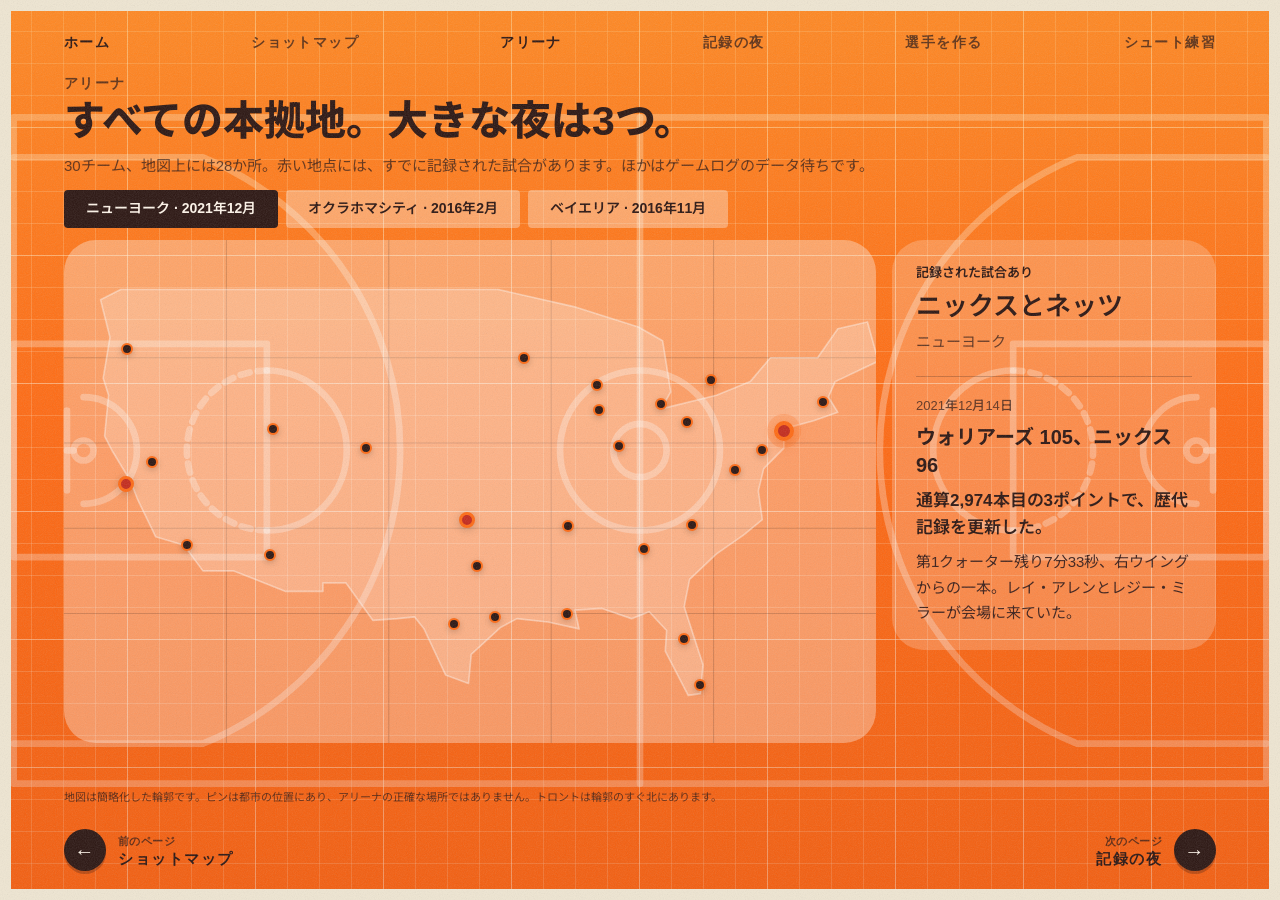
==== commit cddca8ab: "Add dedicated shooting practice page (hold, release on green); remove page-change animation Co-Autho" ====
--- a/sportweb/arenas.html
+++ b/sportweb/arenas.html
@@ -8,7 +8,6 @@
 <link rel="preconnect" href="https://fonts.gstatic.com" crossorigin>
 <link href="https://fonts.googleapis.com/css2?family=Inter:wght@400;500;600;700&family=Noto+Sans+JP:wght@400;500;700&family=Barlow+Condensed:wght@500;600;700&display=swap" rel="stylesheet">
 <link rel="stylesheet" href="css/style.css">
-<link rel="stylesheet" href="css/transition.css">
 <link rel="stylesheet" href="css/arenas.css">
 <link rel="stylesheet" href="css/fit.css">
 <link rel="stylesheet" href="css/retro.css">
@@ -23,6 +22,7 @@
           <a href="arenas.html" aria-current="page">アリーナ</a>
           <a href="record-night.html">記録の夜</a>
           <a href="build-player.html">選手を作る</a>
+          <a href="shoot.html">シュート練習</a>
         </nav>
       </div>
     </header>
@@ -70,6 +70,5 @@
 
 <script src="js/arenas.js"></script>
 <script src="js/pager.js"></script>
-<script src="js/animation.js"></script>
 </body>
 </html>
--- a/sportweb/css/style.css
+++ b/sportweb/css/style.css
@@ -157,7 +157,7 @@
   position: fixed; left: 0; right: 0; bottom: 0; z-index: 15;
   display: flex; align-items: center; justify-content: space-between; gap: 16px;
   height: 48px; padding: 0 clamp(14px, 2vw, 28px);
-  background: var(--bg);
+  background: none;
 }
 .pager-link { display: inline-flex; align-items: center; gap: 12px; color: var(--muted); transition: color 160ms ease; }
 .pager-link:hover, .pager-link:focus-visible { color: var(--text); }
@@ -167,8 +167,25 @@
 .pager-name { font-size: 13px; font-weight: 600; color: var(--text); }
 .pager-key {
   display: inline-flex; align-items: center; justify-content: center;
-  width: 30px; height: 26px; border: 1px solid var(--line); border-radius: 5px;
-  background: var(--card); color: var(--text); font-size: 14px; line-height: 1;
+  width: 42px; height: 42px; border: 0; border-radius: 50%;
+  background: var(--text); color: #fff6ea; font-size: 20px; font-weight: 700; line-height: 1;
+  box-shadow: 0 3px 0 rgba(43, 21, 17, 0.28); transition: transform 180ms cubic-bezier(.3, 1.6, .5, 1);
 }
+.pager-prev:hover .pager-key { transform: translateX(-4px); }
+.pager-next:hover .pager-key { transform: translateX(4px); }
+.pager-link { position: relative; }
+.pager-hint { font-size: 11px; }
+.pager-name { font-size: 15px; font-weight: 700; }
+/* the page behind the arrow, open in a small window */
+.pager-pv {
+  position: absolute; bottom: calc(100% + 12px); width: 288px; height: 180px; overflow: hidden; border-radius: 10px;
+  border: 4px solid #efe6d2; background: #fff; box-shadow: 0 10px 30px rgba(43, 21, 17, 0.35);
+  opacity: 0; transform: translateY(10px) scale(.96); pointer-events: none; transition: opacity 200ms ease, transform 240ms cubic-bezier(.3, 1.4, .5, 1);
+}
+.pager-prev .pager-pv { left: 0; transform-origin: 0 100%; }
+.pager-next .pager-pv { right: 0; transform-origin: 100% 100%; }
+.pager-link:hover .pager-pv, .pager-link:focus-visible .pager-pv { opacity: 1; transform: none; }
+.pager-pv iframe { width: 1440px; height: 900px; border: 0; transform: scale(.1944); transform-origin: 0 0; pointer-events: none; background: #ff6a13; }
+@media (hover: none) { .pager-pv { display: none; } }
 
 @media (max-aspect-ratio: 1/1) { .page { background-size: auto 100vh; } }
--- a/sportweb/css/retro.css
+++ b/sportweb/css/retro.css
@@ -11,6 +11,7 @@
   --grid: rgba(255, 244, 224, 0.2);    /* thin cream grid lines */
   --grid-major: rgba(255, 244, 224, 0.34);
   --ball: #c42a1c;
+  --frame: clamp(6px, 0.9vw, 14px);
   --label: 'Barlow Condensed', 'Arial Narrow', 'Helvetica Neue Condensed', 'Helvetica Neue', Helvetica, Arial, sans-serif;
 }
 .theme-record { --bg: #ff6a13; }
@@ -35,7 +36,7 @@
 /* cream frame around the window + film grain on top of everything */
 body::before {
   content: ''; position: fixed; inset: 0; z-index: 45; pointer-events: none;
-  border: clamp(6px, 0.9vw, 14px) solid var(--paper);
+  border: var(--frame) solid var(--paper);
 }
 body::after {
   content: ''; position: fixed; inset: 0; z-index: 46; pointer-events: none; opacity: 0.16;
@@ -43,8 +44,7 @@
 }
 
 /* the sticky header lets the grid show through */
-.site-header { background: rgba(255, 106, 19, 0.82); -webkit-backdrop-filter: blur(6px); backdrop-filter: blur(6px); }
-.p-home .site-header { background: none; -webkit-backdrop-filter: none; backdrop-filter: none; }
+.site-header { position: relative; background: none; -webkit-backdrop-filter: none; backdrop-filter: none; }
 
 /* type: heavy and tight for headlines, tiny condensed capitals for labels */
 h1, h2 { font-weight: 800; }
@@ -55,8 +55,30 @@
 .eyebrow, .main-nav a, .logo { font-size: 14px; }
 
 /* home: three little credit lines across the top, like a poster header */
-.credits { display: flex; align-items: center; justify-content: space-between; gap: 12px; padding: clamp(14px, 2.4dvh, 24px) clamp(22px, 2.6vw, 40px) 0; font-size: clamp(11px, 1vw, 14px); color: var(--text); }
+.credits { display: flex; align-items: center; justify-content: space-between; gap: 12px; padding: clamp(14px, 2.4dvh, 24px) clamp(14px, 2vw, 28px) 0; font-size: clamp(11px, 1vw, 14px); color: var(--text); }
 .credits b { font-size: 1.9em; letter-spacing: 0.02em; font-weight: 800; }
 .credits i { display: inline-block; width: .55em; height: .55em; margin-right: .35em; border-radius: 50%; background: var(--ball); }
 
 /* thinner court lines on the home page, like the poster */
+
+/* alignment: header, content and pager share the same left and right edges */
+.header-inner { width: 100%; max-width: 1200px; margin: 0 auto; padding-left: 24px; padding-right: 24px; }
+body:not(.p-home) .pager { bottom: var(--frame); padding: 0 max(24px, calc((100vw - 1200px) / 2 + 24px)); }
+body:not(.p-home) .page { padding-bottom: calc(48px + var(--frame)); }
+
+/* two-column pages: both columns start at the same line */
+@media (min-width: 960px) {
+  .p-arenas .us-map, .p-arenas .arena-card { align-self: flex-start; }
+  .p-record .story-steps { justify-content: flex-start; }
+}
+
+/* breathing room between the cream frame and the menu / arrows (inner pages) */
+body:not(.p-home) .header-inner { padding-top: calc(var(--frame) + 16px); padding-bottom: 10px; }
+body:not(.p-home) .pager { bottom: calc(var(--frame) + 14px); }
+body:not(.p-home) .page { padding-bottom: calc(48px + var(--frame) + 14px); }
+
+/* phones: the menu wraps instead of squeezing the words */
+@media (max-width: 640px) {
+  .header-inner { flex-wrap: wrap; justify-content: center; gap: 2px 16px; }
+  .logo, .main-nav a { white-space: nowrap; }
+}
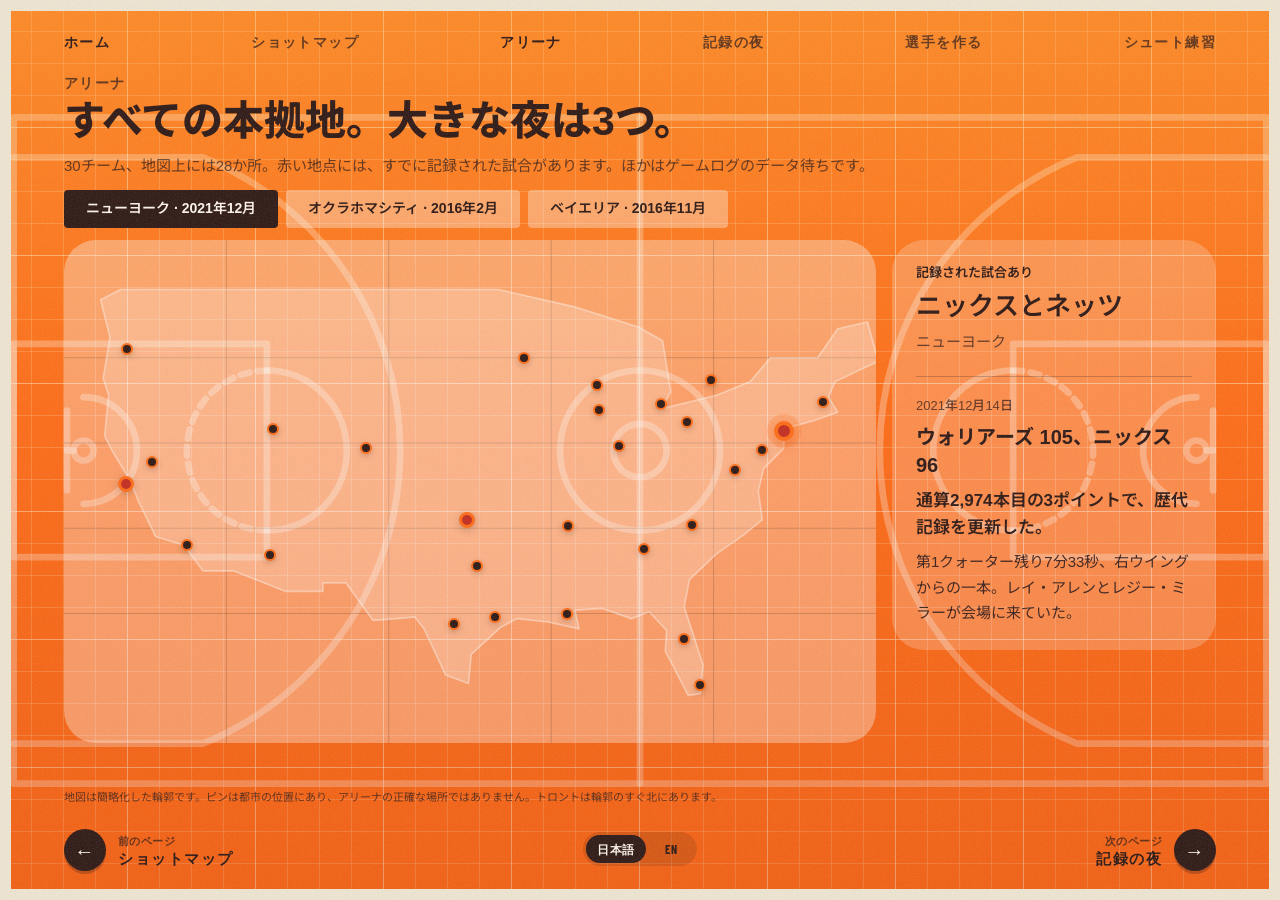
==== commit 85f6d7f7: "Add English version: JA/EN switch (saved), translated text on every page Co-Authored-By: Claude Sonn" ====
--- a/sportweb/arenas.html
+++ b/sportweb/arenas.html
@@ -68,6 +68,7 @@
     </main>
   </div>
 
+<script src="js/i18n.js"></script>
 <script src="js/arenas.js"></script>
 <script src="js/pager.js"></script>
 </body>
--- a/sportweb/css/retro.css
+++ b/sportweb/css/retro.css
@@ -82,3 +82,18 @@
   .header-inner { flex-wrap: wrap; justify-content: center; gap: 2px 16px; }
   .logo, .main-nav a { white-space: nowrap; }
 }
+
+/* 日本語 / English switch, centred between the pager arrows */
+.pager .lang-switch {
+  position: absolute; left: 50%; bottom: 8px; transform: translateX(-50%); display: flex; gap: 2px; padding: 3px;
+  border-radius: 999px; background: rgba(43, 21, 17, .14); pointer-events: auto;
+}
+.lang-switch button {
+  min-width: 46px; min-height: 28px; padding: 0 11px; border: 0; border-radius: 999px; background: transparent; color: #2b1511;
+  font: 700 12px/1 var(--label); letter-spacing: .06em; cursor: pointer;
+}
+.lang-switch button[aria-pressed="true"] { background: #2b1511; color: #fff6ea; }
+.lang-switch button:focus-visible { outline: 2px solid #fff; outline-offset: 2px; }
+.is-en .eyebrow { letter-spacing: .12em; }
+
+@media (max-width: 640px) { .pager .pager-text { display: none; } }
